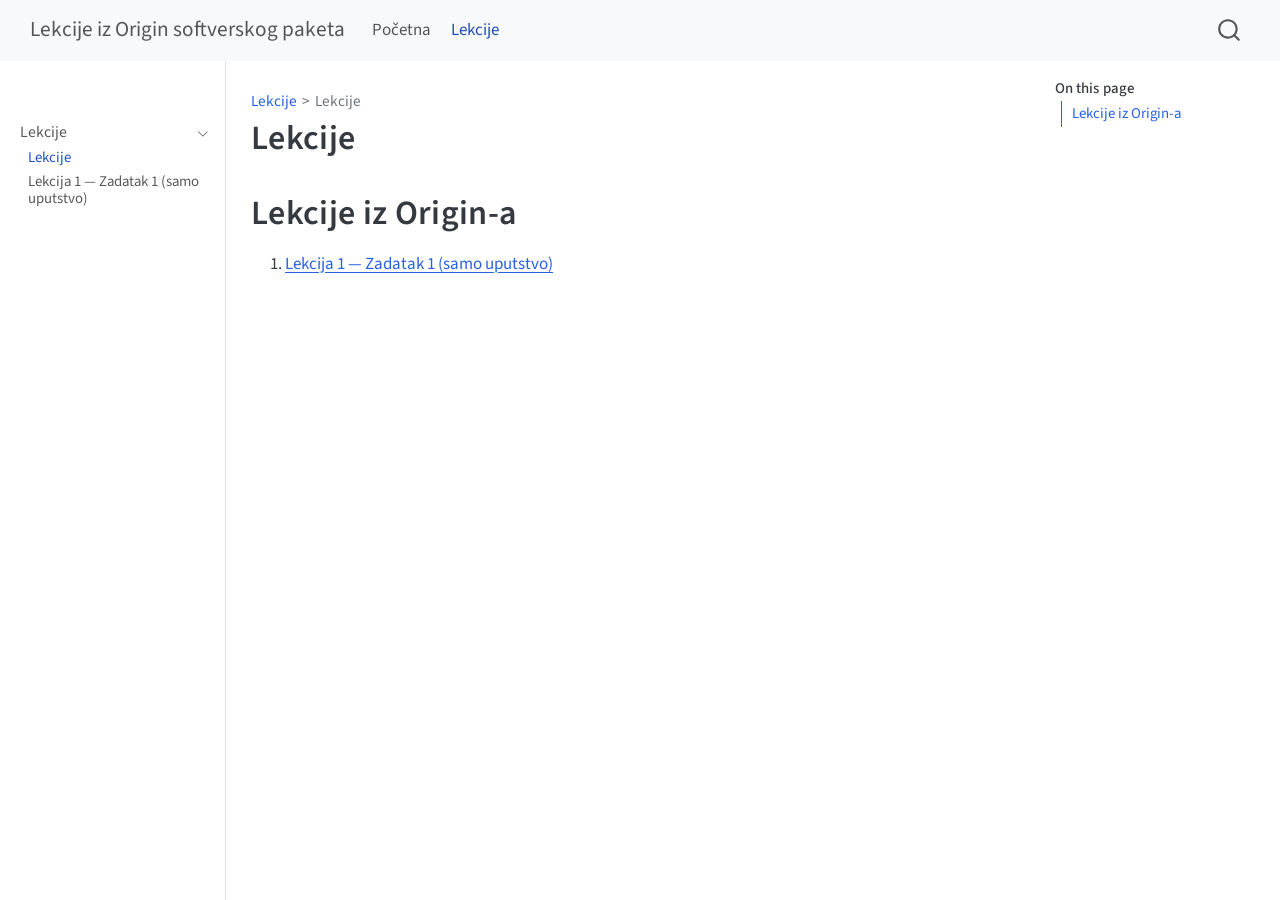
==== lekcije/index.html @ f8a4449e "Deploy Quarto site to gh-pages" ====
<!DOCTYPE html>
<html xmlns="http://www.w3.org/1999/xhtml" lang="bs" xml:lang="bs"><head>

<meta charset="utf-8">
<meta name="generator" content="quarto-1.8.26">

<meta name="viewport" content="width=device-width, initial-scale=1.0, user-scalable=yes">


<title>Lekcije – Lekcije iz Origin softverskog paketa</title>
<style>
code{white-space: pre-wrap;}
span.smallcaps{font-variant: small-caps;}
div.columns{display: flex; gap: min(4vw, 1.5em);}
div.column{flex: auto; overflow-x: auto;}
div.hanging-indent{margin-left: 1.5em; text-indent: -1.5em;}
ul.task-list{list-style: none;}
ul.task-list li input[type="checkbox"] {
  width: 0.8em;
  margin: 0 0.8em 0.2em -1em; /* quarto-specific, see https://github.com/quarto-dev/quarto-cli/issues/4556 */ 
  vertical-align: middle;
}
</style>


<script src="../site_libs/quarto-nav/quarto-nav.js"></script>
<script src="../site_libs/quarto-nav/headroom.min.js"></script>
<script src="../site_libs/clipboard/clipboard.min.js"></script>
<script src="../site_libs/quarto-search/autocomplete.umd.js"></script>
<script src="../site_libs/quarto-search/fuse.min.js"></script>
<script src="../site_libs/quarto-search/quarto-search.js"></script>
<meta name="quarto:offset" content="../">
<script src="../site_libs/quarto-html/quarto.js" type="module"></script>
<script src="../site_libs/quarto-html/tabsets/tabsets.js" type="module"></script>
<script src="../site_libs/quarto-html/axe/axe-check.js" type="module"></script>
<script src="../site_libs/quarto-html/popper.min.js"></script>
<script src="../site_libs/quarto-html/tippy.umd.min.js"></script>
<script src="../site_libs/quarto-html/anchor.min.js"></script>
<link href="../site_libs/quarto-html/tippy.css" rel="stylesheet">
<link href="../site_libs/quarto-html/quarto-syntax-highlighting-587c61ba64f3a5504c4d52d930310e48.css" rel="stylesheet" id="quarto-text-highlighting-styles">
<script src="../site_libs/bootstrap/bootstrap.min.js"></script>
<link href="../site_libs/bootstrap/bootstrap-icons.css" rel="stylesheet">
<link href="../site_libs/bootstrap/bootstrap-a10ef8c96895f01ac4db8923e7ca70b5.min.css" rel="stylesheet" append-hash="true" id="quarto-bootstrap" data-mode="light">
<script id="quarto-search-options" type="application/json">{
  "location": "navbar",
  "copy-button": false,
  "collapse-after": 3,
  "panel-placement": "end",
  "type": "overlay",
  "limit": 50,
  "keyboard-shortcut": [
    "f",
    "/",
    "s"
  ],
  "show-item-context": false,
  "language": {
    "search-no-results-text": "No results",
    "search-matching-documents-text": "matching documents",
    "search-copy-link-title": "Copy link to search",
    "search-hide-matches-text": "Hide additional matches",
    "search-more-match-text": "more match in this document",
    "search-more-matches-text": "more matches in this document",
    "search-clear-button-title": "Clear",
    "search-text-placeholder": "",
    "search-detached-cancel-button-title": "Cancel",
    "search-submit-button-title": "Submit",
    "search-label": "Search"
  }
}</script>


<link rel="stylesheet" href="../styles.css">
</head>

<body class="nav-sidebar docked nav-fixed quarto-light">

<div id="quarto-search-results"></div>
  <header id="quarto-header" class="headroom fixed-top">
    <nav class="navbar navbar-expand-lg " data-bs-theme="dark">
      <div class="navbar-container container-fluid">
      <div class="navbar-brand-container mx-auto">
    <a class="navbar-brand" href="../index.html">
    <span class="navbar-title">Lekcije iz Origin softverskog paketa</span>
    </a>
  </div>
            <div id="quarto-search" class="" title="Search"></div>
          <button class="navbar-toggler" type="button" data-bs-toggle="collapse" data-bs-target="#navbarCollapse" aria-controls="navbarCollapse" role="menu" aria-expanded="false" aria-label="Toggle navigation" onclick="if (window.quartoToggleHeadroom) { window.quartoToggleHeadroom(); }">
  <span class="navbar-toggler-icon"></span>
</button>
          <div class="collapse navbar-collapse" id="navbarCollapse">
            <ul class="navbar-nav navbar-nav-scroll me-auto">
  <li class="nav-item">
    <a class="nav-link" href="../index.html"> 
<span class="menu-text">Početna</span></a>
  </li>  
  <li class="nav-item">
    <a class="nav-link active" href="../lekcije/index.html" aria-current="page"> 
<span class="menu-text">Lekcije</span></a>
  </li>  
</ul>
          </div> <!-- /navcollapse -->
            <div class="quarto-navbar-tools">
</div>
      </div> <!-- /container-fluid -->
    </nav>
  <nav class="quarto-secondary-nav">
    <div class="container-fluid d-flex">
      <button type="button" class="quarto-btn-toggle btn" data-bs-toggle="collapse" role="button" data-bs-target=".quarto-sidebar-collapse-item" aria-controls="quarto-sidebar" aria-expanded="false" aria-label="Toggle sidebar navigation" onclick="if (window.quartoToggleHeadroom) { window.quartoToggleHeadroom(); }">
        <i class="bi bi-layout-text-sidebar-reverse"></i>
      </button>
        <nav class="quarto-page-breadcrumbs" aria-label="breadcrumb"><ol class="breadcrumb"><li class="breadcrumb-item"><a href="../lekcije/index.html">Lekcije</a></li><li class="breadcrumb-item"><a href="../lekcije/index.html">Lekcije</a></li></ol></nav>
        <a class="flex-grow-1" role="navigation" data-bs-toggle="collapse" data-bs-target=".quarto-sidebar-collapse-item" aria-controls="quarto-sidebar" aria-expanded="false" aria-label="Toggle sidebar navigation" onclick="if (window.quartoToggleHeadroom) { window.quartoToggleHeadroom(); }">      
        </a>
      <button type="button" class="btn quarto-search-button" aria-label="Search" onclick="window.quartoOpenSearch();">
        <i class="bi bi-search"></i>
      </button>
    </div>
  </nav>
</header>
<!-- content -->
<div id="quarto-content" class="quarto-container page-columns page-rows-contents page-layout-article page-navbar">
<!-- sidebar -->
  <nav id="quarto-sidebar" class="sidebar collapse collapse-horizontal quarto-sidebar-collapse-item sidebar-navigation docked overflow-auto">
        <div class="mt-2 flex-shrink-0 align-items-center">
        <div class="sidebar-search">
        <div id="quarto-search" class="" title="Search"></div>
        </div>
        </div>
    <div class="sidebar-menu-container"> 
    <ul class="list-unstyled mt-1">
        <li class="sidebar-item sidebar-item-section">
      <div class="sidebar-item-container"> 
            <a class="sidebar-item-text sidebar-link text-start" data-bs-toggle="collapse" data-bs-target="#quarto-sidebar-section-1" role="navigation" aria-expanded="true">
 <span class="menu-text">Lekcije</span></a>
          <a class="sidebar-item-toggle text-start" data-bs-toggle="collapse" data-bs-target="#quarto-sidebar-section-1" role="navigation" aria-expanded="true" aria-label="Toggle section">
            <i class="bi bi-chevron-right ms-2"></i>
          </a> 
      </div>
      <ul id="quarto-sidebar-section-1" class="collapse list-unstyled sidebar-section depth1 show">  
          <li class="sidebar-item">
  <div class="sidebar-item-container"> 
  <a href="../lekcije/index.html" class="sidebar-item-text sidebar-link active">
 <span class="menu-text">Lekcije</span></a>
  </div>
</li>
          <li class="sidebar-item">
  <div class="sidebar-item-container"> 
  <a href="../lekcije/lekcija-1-zadatak-1.html" class="sidebar-item-text sidebar-link">
 <span class="menu-text">Lekcija 1 — Zadatak 1 (samo uputstvo)</span></a>
  </div>
</li>
      </ul>
  </li>
    </ul>
    </div>
</nav>
<div id="quarto-sidebar-glass" class="quarto-sidebar-collapse-item" data-bs-toggle="collapse" data-bs-target=".quarto-sidebar-collapse-item"></div>
<!-- margin-sidebar -->
    <div id="quarto-margin-sidebar" class="sidebar margin-sidebar">
        <nav id="TOC" role="doc-toc" class="toc-active">
    <h2 id="toc-title">On this page</h2>
   
  <ul>
  <li><a href="#lekcije-iz-origin-a" id="toc-lekcije-iz-origin-a" class="nav-link active" data-scroll-target="#lekcije-iz-origin-a">Lekcije iz Origin-a</a></li>
  </ul>
</nav>
    </div>
<!-- main -->
<main class="content" id="quarto-document-content">

<header id="title-block-header" class="quarto-title-block default"><nav class="quarto-page-breadcrumbs quarto-title-breadcrumbs d-none d-lg-block" aria-label="breadcrumb"><ol class="breadcrumb"><li class="breadcrumb-item"><a href="../lekcije/index.html">Lekcije</a></li><li class="breadcrumb-item"><a href="../lekcije/index.html">Lekcije</a></li></ol></nav>
<div class="quarto-title">
<h1 class="title">Lekcije</h1>
</div>



<div class="quarto-title-meta">

    
  
    
  </div>
  


</header>


<section id="lekcije-iz-origin-a" class="level1">
<h1>Lekcije iz Origin-a</h1>
<ol type="1">
<li><a href="../lekcije/lekcija-1-zadatak-1.html">Lekcija 1 — Zadatak 1 (samo uputstvo)</a></li>
</ol>


</section>

</main> <!-- /main -->
<script id="quarto-html-after-body" type="application/javascript">
  window.document.addEventListener("DOMContentLoaded", function (event) {
    const icon = "";
    const anchorJS = new window.AnchorJS();
    anchorJS.options = {
      placement: 'right',
      icon: icon
    };
    anchorJS.add('.anchored');
    const isCodeAnnotation = (el) => {
      for (const clz of el.classList) {
        if (clz.startsWith('code-annotation-')) {                     
          return true;
        }
      }
      return false;
    }
    const onCopySuccess = function(e) {
      // button target
      const button = e.trigger;
      // don't keep focus
      button.blur();
      // flash "checked"
      button.classList.add('code-copy-button-checked');
      var currentTitle = button.getAttribute("title");
      button.setAttribute("title", "Copied!");
      let tooltip;
      if (window.bootstrap) {
        button.setAttribute("data-bs-toggle", "tooltip");
        button.setAttribute("data-bs-placement", "left");
        button.setAttribute("data-bs-title", "Copied!");
        tooltip = new bootstrap.Tooltip(button, 
          { trigger: "manual", 
            customClass: "code-copy-button-tooltip",
            offset: [0, -8]});
        tooltip.show();    
      }
      setTimeout(function() {
        if (tooltip) {
          tooltip.hide();
          button.removeAttribute("data-bs-title");
          button.removeAttribute("data-bs-toggle");
          button.removeAttribute("data-bs-placement");
        }
        button.setAttribute("title", currentTitle);
        button.classList.remove('code-copy-button-checked');
      }, 1000);
      // clear code selection
      e.clearSelection();
    }
    const getTextToCopy = function(trigger) {
      const outerScaffold = trigger.parentElement.cloneNode(true);
      const codeEl = outerScaffold.querySelector('code');
      for (const childEl of codeEl.children) {
        if (isCodeAnnotation(childEl)) {
          childEl.remove();
        }
      }
      return codeEl.innerText;
    }
    const clipboard = new window.ClipboardJS('.code-copy-button:not([data-in-quarto-modal])', {
      text: getTextToCopy
    });
    clipboard.on('success', onCopySuccess);
    if (window.document.getElementById('quarto-embedded-source-code-modal')) {
      const clipboardModal = new window.ClipboardJS('.code-copy-button[data-in-quarto-modal]', {
        text: getTextToCopy,
        container: window.document.getElementById('quarto-embedded-source-code-modal')
      });
      clipboardModal.on('success', onCopySuccess);
    }
      var localhostRegex = new RegExp(/^(?:http|https):\/\/localhost\:?[0-9]*\//);
      var mailtoRegex = new RegExp(/^mailto:/);
        var filterRegex = new RegExp('/' + window.location.host + '/');
      var isInternal = (href) => {
          return filterRegex.test(href) || localhostRegex.test(href) || mailtoRegex.test(href);
      }
      // Inspect non-navigation links and adorn them if external
     var links = window.document.querySelectorAll('a[href]:not(.nav-link):not(.navbar-brand):not(.toc-action):not(.sidebar-link):not(.sidebar-item-toggle):not(.pagination-link):not(.no-external):not([aria-hidden]):not(.dropdown-item):not(.quarto-navigation-tool):not(.about-link)');
      for (var i=0; i<links.length; i++) {
        const link = links[i];
        if (!isInternal(link.href)) {
          // undo the damage that might have been done by quarto-nav.js in the case of
          // links that we want to consider external
          if (link.dataset.originalHref !== undefined) {
            link.href = link.dataset.originalHref;
          }
        }
      }
    function tippyHover(el, contentFn, onTriggerFn, onUntriggerFn) {
      const config = {
        allowHTML: true,
        maxWidth: 500,
        delay: 100,
        arrow: false,
        appendTo: function(el) {
            return el.parentElement;
        },
        interactive: true,
        interactiveBorder: 10,
        theme: 'quarto',
        placement: 'bottom-start',
      };
      if (contentFn) {
        config.content = contentFn;
      }
      if (onTriggerFn) {
        config.onTrigger = onTriggerFn;
      }
      if (onUntriggerFn) {
        config.onUntrigger = onUntriggerFn;
      }
      window.tippy(el, config); 
    }
    const noterefs = window.document.querySelectorAll('a[role="doc-noteref"]');
    for (var i=0; i<noterefs.length; i++) {
      const ref = noterefs[i];
      tippyHover(ref, function() {
        // use id or data attribute instead here
        let href = ref.getAttribute('data-footnote-href') || ref.getAttribute('href');
        try { href = new URL(href).hash; } catch {}
        const id = href.replace(/^#\/?/, "");
        const note = window.document.getElementById(id);
        if (note) {
          return note.innerHTML;
        } else {
          return "";
        }
      });
    }
    const xrefs = window.document.querySelectorAll('a.quarto-xref');
    const processXRef = (id, note) => {
      // Strip column container classes
      const stripColumnClz = (el) => {
        el.classList.remove("page-full", "page-columns");
        if (el.children) {
          for (const child of el.children) {
            stripColumnClz(child);
          }
        }
      }
      stripColumnClz(note)
      if (id === null || id.startsWith('sec-')) {
        // Special case sections, only their first couple elements
        const container = document.createElement("div");
        if (note.children && note.children.length > 2) {
          container.appendChild(note.children[0].cloneNode(true));
          for (let i = 1; i < note.children.length; i++) {
            const child = note.children[i];
            if (child.tagName === "P" && child.innerText === "") {
              continue;
            } else {
              container.appendChild(child.cloneNode(true));
              break;
            }
          }
          if (window.Quarto?.typesetMath) {
            window.Quarto.typesetMath(container);
          }
          return container.innerHTML
        } else {
          if (window.Quarto?.typesetMath) {
            window.Quarto.typesetMath(note);
          }
          return note.innerHTML;
        }
      } else {
        // Remove any anchor links if they are present
        const anchorLink = note.querySelector('a.anchorjs-link');
        if (anchorLink) {
          anchorLink.remove();
        }
        if (window.Quarto?.typesetMath) {
          window.Quarto.typesetMath(note);
        }
        if (note.classList.contains("callout")) {
          return note.outerHTML;
        } else {
          return note.innerHTML;
        }
      }
    }
    for (var i=0; i<xrefs.length; i++) {
      const xref = xrefs[i];
      tippyHover(xref, undefined, function(instance) {
        instance.disable();
        let url = xref.getAttribute('href');
        let hash = undefined; 
        if (url.startsWith('#')) {
          hash = url;
        } else {
          try { hash = new URL(url).hash; } catch {}
        }
        if (hash) {
          const id = hash.replace(/^#\/?/, "");
          const note = window.document.getElementById(id);
          if (note !== null) {
            try {
              const html = processXRef(id, note.cloneNode(true));
              instance.setContent(html);
            } finally {
              instance.enable();
              instance.show();
            }
          } else {
            // See if we can fetch this
            fetch(url.split('#')[0])
            .then(res => res.text())
            .then(html => {
              const parser = new DOMParser();
              const htmlDoc = parser.parseFromString(html, "text/html");
              const note = htmlDoc.getElementById(id);
              if (note !== null) {
                const html = processXRef(id, note);
                instance.setContent(html);
              } 
            }).finally(() => {
              instance.enable();
              instance.show();
            });
          }
        } else {
          // See if we can fetch a full url (with no hash to target)
          // This is a special case and we should probably do some content thinning / targeting
          fetch(url)
          .then(res => res.text())
          .then(html => {
            const parser = new DOMParser();
            const htmlDoc = parser.parseFromString(html, "text/html");
            const note = htmlDoc.querySelector('main.content');
            if (note !== null) {
              // This should only happen for chapter cross references
              // (since there is no id in the URL)
              // remove the first header
              if (note.children.length > 0 && note.children[0].tagName === "HEADER") {
                note.children[0].remove();
              }
              const html = processXRef(null, note);
              instance.setContent(html);
            } 
          }).finally(() => {
            instance.enable();
            instance.show();
          });
        }
      }, function(instance) {
      });
    }
        let selectedAnnoteEl;
        const selectorForAnnotation = ( cell, annotation) => {
          let cellAttr = 'data-code-cell="' + cell + '"';
          let lineAttr = 'data-code-annotation="' +  annotation + '"';
          const selector = 'span[' + cellAttr + '][' + lineAttr + ']';
          return selector;
        }
        const selectCodeLines = (annoteEl) => {
          const doc = window.document;
          const targetCell = annoteEl.getAttribute("data-target-cell");
          const targetAnnotation = annoteEl.getAttribute("data-target-annotation");
          const annoteSpan = window.document.querySelector(selectorForAnnotation(targetCell, targetAnnotation));
          const lines = annoteSpan.getAttribute("data-code-lines").split(",");
          const lineIds = lines.map((line) => {
            return targetCell + "-" + line;
          })
          let top = null;
          let height = null;
          let parent = null;
          if (lineIds.length > 0) {
              //compute the position of the single el (top and bottom and make a div)
              const el = window.document.getElementById(lineIds[0]);
              top = el.offsetTop;
              height = el.offsetHeight;
              parent = el.parentElement.parentElement;
            if (lineIds.length > 1) {
              const lastEl = window.document.getElementById(lineIds[lineIds.length - 1]);
              const bottom = lastEl.offsetTop + lastEl.offsetHeight;
              height = bottom - top;
            }
            if (top !== null && height !== null && parent !== null) {
              // cook up a div (if necessary) and position it 
              let div = window.document.getElementById("code-annotation-line-highlight");
              if (div === null) {
                div = window.document.createElement("div");
                div.setAttribute("id", "code-annotation-line-highlight");
                div.style.position = 'absolute';
                parent.appendChild(div);
              }
              div.style.top = top - 2 + "px";
              div.style.height = height + 4 + "px";
              div.style.left = 0;
              let gutterDiv = window.document.getElementById("code-annotation-line-highlight-gutter");
              if (gutterDiv === null) {
                gutterDiv = window.document.createElement("div");
                gutterDiv.setAttribute("id", "code-annotation-line-highlight-gutter");
                gutterDiv.style.position = 'absolute';
                const codeCell = window.document.getElementById(targetCell);
                const gutter = codeCell.querySelector('.code-annotation-gutter');
                gutter.appendChild(gutterDiv);
              }
              gutterDiv.style.top = top - 2 + "px";
              gutterDiv.style.height = height + 4 + "px";
            }
            selectedAnnoteEl = annoteEl;
          }
        };
        const unselectCodeLines = () => {
          const elementsIds = ["code-annotation-line-highlight", "code-annotation-line-highlight-gutter"];
          elementsIds.forEach((elId) => {
            const div = window.document.getElementById(elId);
            if (div) {
              div.remove();
            }
          });
          selectedAnnoteEl = undefined;
        };
          // Handle positioning of the toggle
      window.addEventListener(
        "resize",
        throttle(() => {
          elRect = undefined;
          if (selectedAnnoteEl) {
            selectCodeLines(selectedAnnoteEl);
          }
        }, 10)
      );
      function throttle(fn, ms) {
      let throttle = false;
      let timer;
        return (...args) => {
          if(!throttle) { // first call gets through
              fn.apply(this, args);
              throttle = true;
          } else { // all the others get throttled
              if(timer) clearTimeout(timer); // cancel #2
              timer = setTimeout(() => {
                fn.apply(this, args);
                timer = throttle = false;
              }, ms);
          }
        };
      }
        // Attach click handler to the DT
        const annoteDls = window.document.querySelectorAll('dt[data-target-cell]');
        for (const annoteDlNode of annoteDls) {
          annoteDlNode.addEventListener('click', (event) => {
            const clickedEl = event.target;
            if (clickedEl !== selectedAnnoteEl) {
              unselectCodeLines();
              const activeEl = window.document.querySelector('dt[data-target-cell].code-annotation-active');
              if (activeEl) {
                activeEl.classList.remove('code-annotation-active');
              }
              selectCodeLines(clickedEl);
              clickedEl.classList.add('code-annotation-active');
            } else {
              // Unselect the line
              unselectCodeLines();
              clickedEl.classList.remove('code-annotation-active');
            }
          });
        }
    const findCites = (el) => {
      const parentEl = el.parentElement;
      if (parentEl) {
        const cites = parentEl.dataset.cites;
        if (cites) {
          return {
            el,
            cites: cites.split(' ')
          };
        } else {
          return findCites(el.parentElement)
        }
      } else {
        return undefined;
      }
    };
    var bibliorefs = window.document.querySelectorAll('a[role="doc-biblioref"]');
    for (var i=0; i<bibliorefs.length; i++) {
      const ref = bibliorefs[i];
      const citeInfo = findCites(ref);
      if (citeInfo) {
        tippyHover(citeInfo.el, function() {
          var popup = window.document.createElement('div');
          citeInfo.cites.forEach(function(cite) {
            var citeDiv = window.document.createElement('div');
            citeDiv.classList.add('hanging-indent');
            citeDiv.classList.add('csl-entry');
            var biblioDiv = window.document.getElementById('ref-' + cite);
            if (biblioDiv) {
              citeDiv.innerHTML = biblioDiv.innerHTML;
            }
            popup.appendChild(citeDiv);
          });
          return popup.innerHTML;
        });
      }
    }
  });
  </script>
</div> <!-- /content -->




</body></html>
---- site_libs/quarto-html/tippy.css ----
.tippy-box[data-animation=fade][data-state=hidden]{opacity:0}[data-tippy-root]{max-width:calc(100vw - 10px)}.tippy-box{position:relative;background-color:#333;color:#fff;border-radius:4px;font-size:14px;line-height:1.4;white-space:normal;outline:0;transition-property:transform,visibility,opacity}.tippy-box[data-placement^=top]>.tippy-arrow{bottom:0}.tippy-box[data-placement^=top]>.tippy-arrow:before{bottom:-7px;left:0;border-width:8px 8px 0;border-top-color:initial;transform-origin:center top}.tippy-box[data-placement^=bottom]>.tippy-arrow{top:0}.tippy-box[data-placement^=bottom]>.tippy-arrow:before{top:-7px;left:0;border-width:0 8px 8px;border-bottom-color:initial;transform-origin:center bottom}.tippy-box[data-placement^=left]>.tippy-arrow{right:0}.tippy-box[data-placement^=left]>.tippy-arrow:before{border-width:8px 0 8px 8px;border-left-color:initial;right:-7px;transform-origin:center left}.tippy-box[data-placement^=right]>.tippy-arrow{left:0}.tippy-box[data-placement^=right]>.tippy-arrow:before{left:-7px;border-width:8px 8px 8px 0;border-right-color:initial;transform-origin:center right}.tippy-box[data-inertia][data-state=visible]{transition-timing-function:cubic-bezier(.54,1.5,.38,1.11)}.tippy-arrow{width:16px;height:16px;color:#333}.tippy-arrow:before{content:"";position:absolute;border-color:transparent;border-style:solid}.tippy-content{position:relative;padding:5px 9px;z-index:1}
---- site_libs/quarto-html/quarto-syntax-highlighting-587c61ba64f3a5504c4d52d930310e48.css ----
/* quarto syntax highlight colors */
:root {
  --quarto-hl-ot-color: #003B4F;
  --quarto-hl-at-color: #657422;
  --quarto-hl-ss-color: #20794D;
  --quarto-hl-an-color: #5E5E5E;
  --quarto-hl-fu-color: #4758AB;
  --quarto-hl-st-color: #20794D;
  --quarto-hl-cf-color: #003B4F;
  --quarto-hl-op-color: #5E5E5E;
  --quarto-hl-er-color: #AD0000;
  --quarto-hl-bn-color: #AD0000;
  --quarto-hl-al-color: #AD0000;
  --quarto-hl-va-color: #111111;
  --quarto-hl-bu-color: inherit;
  --quarto-hl-ex-color: inherit;
  --quarto-hl-pp-color: #AD0000;
  --quarto-hl-in-color: #5E5E5E;
  --quarto-hl-vs-color: #20794D;
  --quarto-hl-wa-color: #5E5E5E;
  --quarto-hl-do-color: #5E5E5E;
  --quarto-hl-im-color: #00769E;
  --quarto-hl-ch-color: #20794D;
  --quarto-hl-dt-color: #AD0000;
  --quarto-hl-fl-color: #AD0000;
  --quarto-hl-co-color: #5E5E5E;
  --quarto-hl-cv-color: #5E5E5E;
  --quarto-hl-cn-color: #8f5902;
  --quarto-hl-sc-color: #5E5E5E;
  --quarto-hl-dv-color: #AD0000;
  --quarto-hl-kw-color: #003B4F;
}

/* other quarto variables */
:root {
  --quarto-font-monospace: SFMono-Regular, Menlo, Monaco, Consolas, "Liberation Mono", "Courier New", monospace;
}

/* syntax highlight based on Pandoc's rules */
pre > code.sourceCode > span {
  color: #003B4F;
}

code.sourceCode > span {
  color: #003B4F;
}

div.sourceCode,
div.sourceCode pre.sourceCode {
  color: #003B4F;
}

/* Normal */
code span {
  color: #003B4F;
}

/* Alert */
code span.al {
  color: #AD0000;
  font-style: inherit;
}

/* Annotation */
code span.an {
  color: #5E5E5E;
  font-style: inherit;
}

/* Attribute */
code span.at {
  color: #657422;
  font-style: inherit;
}

/* BaseN */
code span.bn {
  color: #AD0000;
  font-style: inherit;
}

/* BuiltIn */
code span.bu {
  font-style: inherit;
}

/* ControlFlow */
code span.cf {
  color: #003B4F;
  font-weight: bold;
  font-style: inherit;
}

/* Char */
code span.ch {
  color: #20794D;
  font-style: inherit;
}

/* Constant */
code span.cn {
  color: #8f5902;
  font-style: inherit;
}

/* Comment */
code span.co {
  color: #5E5E5E;
  font-style: inherit;
}

/* CommentVar */
code span.cv {
  color: #5E5E5E;
  font-style: italic;
}

/* Documentation */
code span.do {
  color: #5E5E5E;
  font-style: italic;
}

/* DataType */
code span.dt {
  color: #AD0000;
  font-style: inherit;
}

/* DecVal */
code span.dv {
  color: #AD0000;
  font-style: inherit;
}

/* Error */
code span.er {
  color: #AD0000;
  font-style: inherit;
}

/* Extension */
code span.ex {
  font-style: inherit;
}

/* Float */
code span.fl {
  color: #AD0000;
  font-style: inherit;
}

/* Function */
code span.fu {
  color: #4758AB;
  font-style: inherit;
}

/* Import */
code span.im {
  color: #00769E;
  font-style: inherit;
}

/* Information */
code span.in {
  color: #5E5E5E;
  font-style: inherit;
}

/* Keyword */
code span.kw {
  color: #003B4F;
  font-weight: bold;
  font-style: inherit;
}

/* Operator */
code span.op {
  color: #5E5E5E;
  font-style: inherit;
}

/* Other */
code span.ot {
  color: #003B4F;
  font-style: inherit;
}

/* Preprocessor */
code span.pp {
  color: #AD0000;
  font-style: inherit;
}

/* SpecialChar */
code span.sc {
  color: #5E5E5E;
  font-style: inherit;
}

/* SpecialString */
code span.ss {
  color: #20794D;
  font-style: inherit;
}

/* String */
code span.st {
  color: #20794D;
  font-style: inherit;
}

/* Variable */
code span.va {
  color: #111111;
  font-style: inherit;
}

/* VerbatimString */
code span.vs {
  color: #20794D;
  font-style: inherit;
}

/* Warning */
code span.wa {
  color: #5E5E5E;
  font-style: italic;
}

.prevent-inlining {
  content: "</";
}

/*# sourceMappingURL=2dce1cc6c82594539e1579de68416b47.css.map */
---- styles.css ----
/* Minor typography adjustments for lesson readability */
h1, h2, h3 {
  letter-spacing: 0.01em;
}

table {
  font-size: 0.95rem;
}
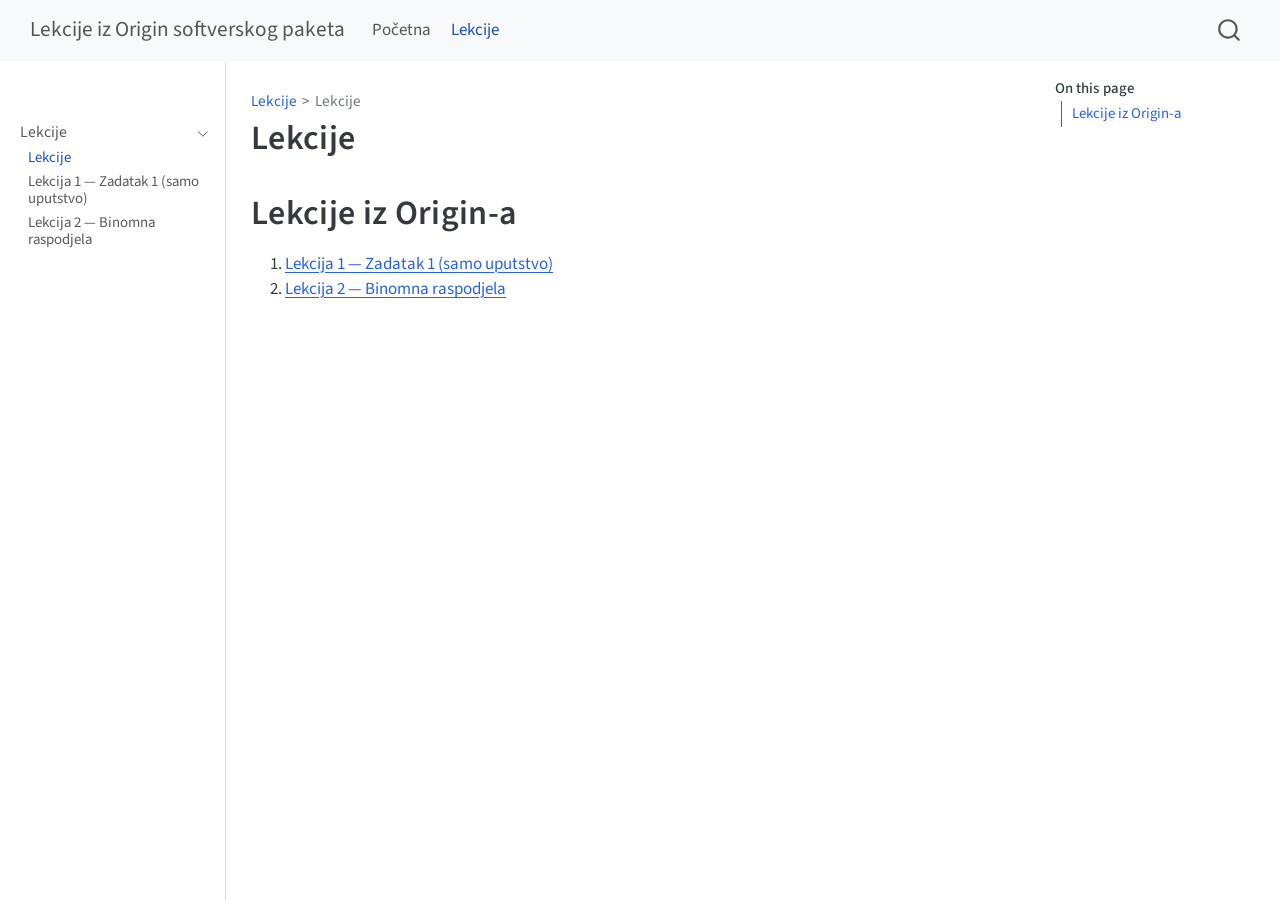
==== commit c27dd847: "Built site for gh-pages" ====
--- a/lekcije/index.html
+++ b/lekcije/index.html
@@ -150,6 +150,12 @@
  <span class="menu-text">Lekcija 1 — Zadatak 1 (samo uputstvo)</span></a>
   </div>
 </li>
+          <li class="sidebar-item">
+  <div class="sidebar-item-container"> 
+  <a href="../lekcije/lekcija-2-binomna-raspodjela.html" class="sidebar-item-text sidebar-link">
+ <span class="menu-text">Lekcija 2 — Binomna raspodjela</span></a>
+  </div>
+</li>
       </ul>
   </li>
     </ul>
@@ -192,6 +198,7 @@
 <h1>Lekcije iz Origin-a</h1>
 <ol type="1">
 <li><a href="../lekcije/lekcija-1-zadatak-1.html">Lekcija 1 — Zadatak 1 (samo uputstvo)</a></li>
+<li><a href="../lekcije/lekcija-2-binomna-raspodjela.html">Lekcija 2 — Binomna raspodjela</a></li>
 </ol>
 
 
@@ -271,7 +278,7 @@
     }
       var localhostRegex = new RegExp(/^(?:http|https):\/\/localhost\:?[0-9]*\//);
       var mailtoRegex = new RegExp(/^mailto:/);
-        var filterRegex = new RegExp('/' + window.location.host + '/');
+        var filterRegex = new RegExp("https:\/\/yukawa1\.github\.io\/orm\.github\.io\/");
       var isInternal = (href) => {
           return filterRegex.test(href) || localhostRegex.test(href) || mailtoRegex.test(href);
       }
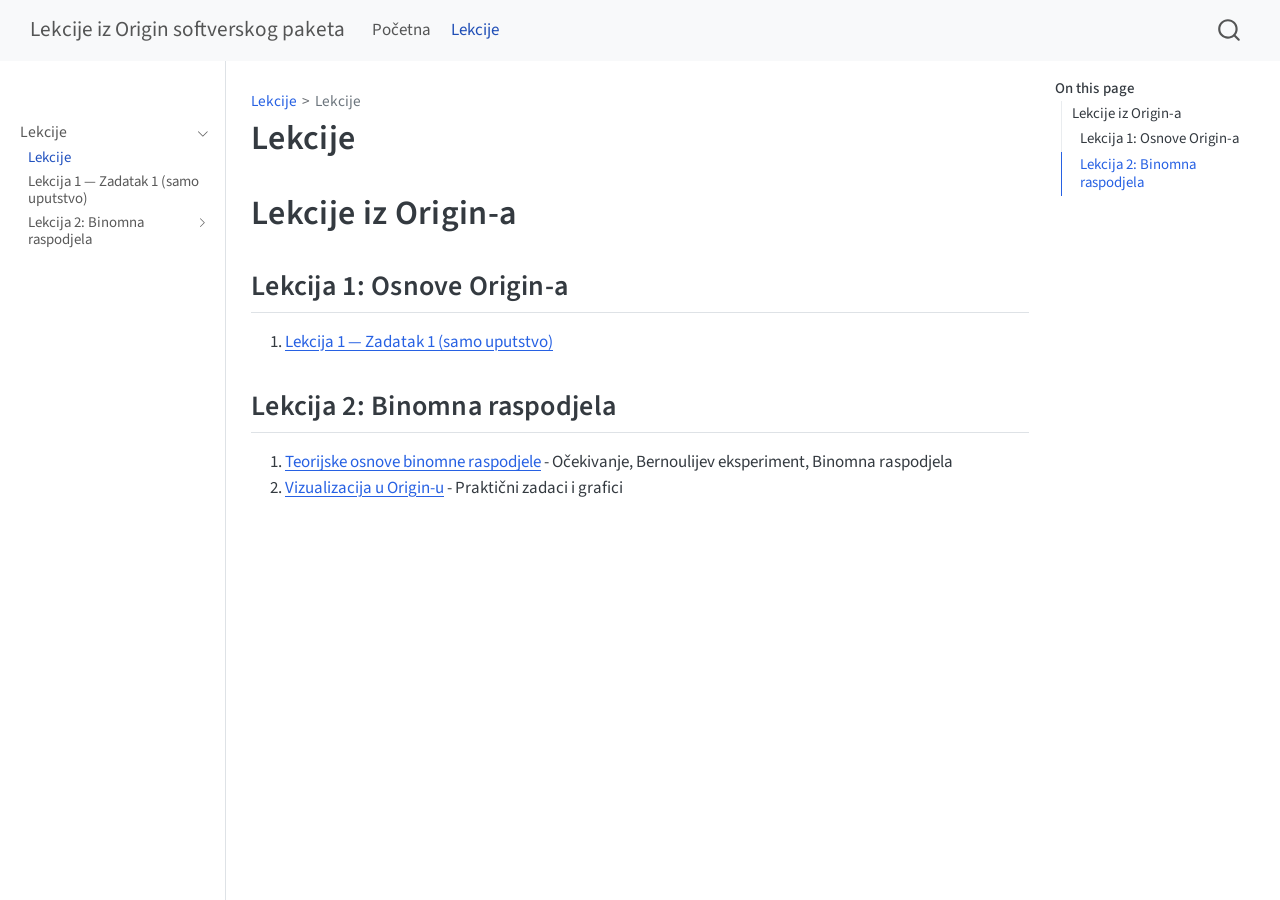
==== commit 4b79987d: "Built site for gh-pages" ====
--- a/lekcije/index.html
+++ b/lekcije/index.html
@@ -150,12 +150,29 @@
  <span class="menu-text">Lekcija 1 — Zadatak 1 (samo uputstvo)</span></a>
   </div>
 </li>
+          <li class="sidebar-item sidebar-item-section">
+      <div class="sidebar-item-container"> 
+            <a class="sidebar-item-text sidebar-link text-start collapsed" data-bs-toggle="collapse" data-bs-target="#quarto-sidebar-section-2" role="navigation" aria-expanded="false">
+ <span class="menu-text">Lekcija 2: Binomna raspodjela</span></a>
+          <a class="sidebar-item-toggle text-start collapsed" data-bs-toggle="collapse" data-bs-target="#quarto-sidebar-section-2" role="navigation" aria-expanded="false" aria-label="Toggle section">
+            <i class="bi bi-chevron-right ms-2"></i>
+          </a> 
+      </div>
+      <ul id="quarto-sidebar-section-2" class="collapse list-unstyled sidebar-section depth2 ">  
           <li class="sidebar-item">
   <div class="sidebar-item-container"> 
-  <a href="../lekcije/lekcija-2-binomna-raspodjela.html" class="sidebar-item-text sidebar-link">
- <span class="menu-text">Lekcija 2 — Binomna raspodjela</span></a>
+  <a href="../lekcije/lekcija-2-teorija-binomne.html" class="sidebar-item-text sidebar-link">
+ <span class="menu-text">Lekcija 2 — Teorijske osnove binomne raspodjele</span></a>
   </div>
 </li>
+          <li class="sidebar-item">
+  <div class="sidebar-item-container"> 
+  <a href="../lekcije/lekcija-2-vizualizacija.html" class="sidebar-item-text sidebar-link">
+ <span class="menu-text">Lekcija 2 — Vizualizacija binomne raspodjele u Origin-u</span></a>
+  </div>
+</li>
+      </ul>
+  </li>
       </ul>
   </li>
     </ul>
@@ -168,7 +185,11 @@
     <h2 id="toc-title">On this page</h2>
    
   <ul>
-  <li><a href="#lekcije-iz-origin-a" id="toc-lekcije-iz-origin-a" class="nav-link active" data-scroll-target="#lekcije-iz-origin-a">Lekcije iz Origin-a</a></li>
+  <li><a href="#lekcije-iz-origin-a" id="toc-lekcije-iz-origin-a" class="nav-link active" data-scroll-target="#lekcije-iz-origin-a">Lekcije iz Origin-a</a>
+  <ul class="collapse">
+  <li><a href="#lekcija-1-osnove-origin-a" id="toc-lekcija-1-osnove-origin-a" class="nav-link" data-scroll-target="#lekcija-1-osnove-origin-a">Lekcija 1: Osnove Origin-a</a></li>
+  <li><a href="#lekcija-2-binomna-raspodjela" id="toc-lekcija-2-binomna-raspodjela" class="nav-link" data-scroll-target="#lekcija-2-binomna-raspodjela">Lekcija 2: Binomna raspodjela</a></li>
+  </ul></li>
   </ul>
 </nav>
     </div>
@@ -196,12 +217,21 @@
 
 <section id="lekcije-iz-origin-a" class="level1">
 <h1>Lekcije iz Origin-a</h1>
+<section id="lekcija-1-osnove-origin-a" class="level2">
+<h2 class="anchored" data-anchor-id="lekcija-1-osnove-origin-a">Lekcija 1: Osnove Origin-a</h2>
 <ol type="1">
 <li><a href="../lekcije/lekcija-1-zadatak-1.html">Lekcija 1 — Zadatak 1 (samo uputstvo)</a></li>
-<li><a href="../lekcije/lekcija-2-binomna-raspodjela.html">Lekcija 2 — Binomna raspodjela</a></li>
 </ol>
-
-
+</section>
+<section id="lekcija-2-binomna-raspodjela" class="level2">
+<h2 class="anchored" data-anchor-id="lekcija-2-binomna-raspodjela">Lekcija 2: Binomna raspodjela</h2>
+<ol type="1">
+<li><a href="../lekcije/lekcija-2-teorija-binomne.html">Teorijske osnove binomne raspodjele</a> - Očekivanje, Bernoulijev eksperiment, Binomna raspodjela</li>
+<li><a href="../lekcije/lekcija-2-vizualizacija.html">Vizualizacija u Origin-u</a> - Praktični zadaci i grafici</li>
+</ol>
+
+
+</section>
 </section>
 
 </main> <!-- /main -->
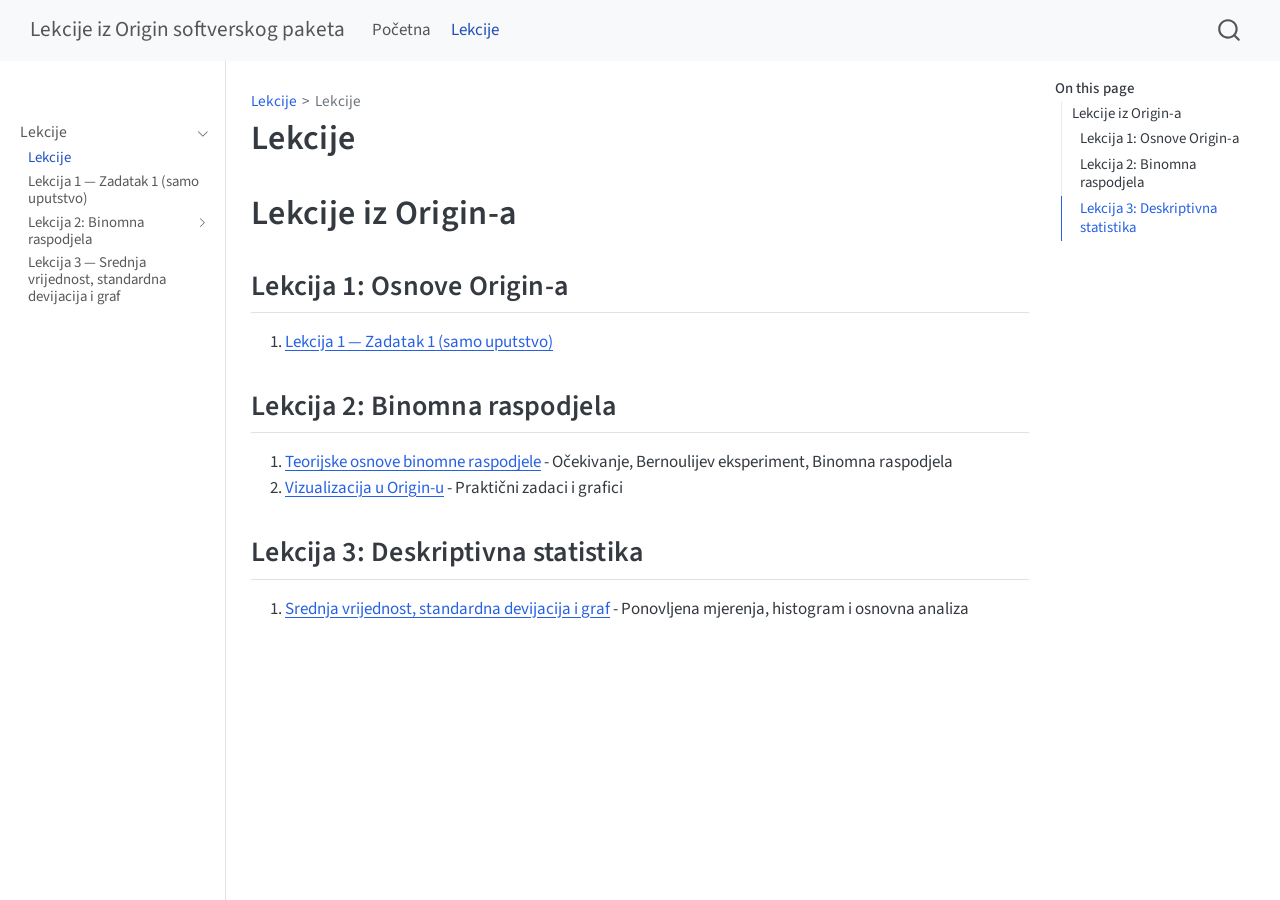
==== commit eb09a62e: "Built site for gh-pages" ====
--- a/lekcije/index.html
+++ b/lekcije/index.html
@@ -173,6 +173,12 @@
 </li>
       </ul>
   </li>
+          <li class="sidebar-item">
+  <div class="sidebar-item-container"> 
+  <a href="../lekcije/lekcija-3-srednja-devijacija-graf.html" class="sidebar-item-text sidebar-link">
+ <span class="menu-text">Lekcija 3 — Srednja vrijednost, standardna devijacija i graf</span></a>
+  </div>
+</li>
       </ul>
   </li>
     </ul>
@@ -189,6 +195,7 @@
   <ul class="collapse">
   <li><a href="#lekcija-1-osnove-origin-a" id="toc-lekcija-1-osnove-origin-a" class="nav-link" data-scroll-target="#lekcija-1-osnove-origin-a">Lekcija 1: Osnove Origin-a</a></li>
   <li><a href="#lekcija-2-binomna-raspodjela" id="toc-lekcija-2-binomna-raspodjela" class="nav-link" data-scroll-target="#lekcija-2-binomna-raspodjela">Lekcija 2: Binomna raspodjela</a></li>
+  <li><a href="#lekcija-3-deskriptivna-statistika" id="toc-lekcija-3-deskriptivna-statistika" class="nav-link" data-scroll-target="#lekcija-3-deskriptivna-statistika">Lekcija 3: Deskriptivna statistika</a></li>
   </ul></li>
   </ul>
 </nav>
@@ -228,6 +235,12 @@
 <ol type="1">
 <li><a href="../lekcije/lekcija-2-teorija-binomne.html">Teorijske osnove binomne raspodjele</a> - Očekivanje, Bernoulijev eksperiment, Binomna raspodjela</li>
 <li><a href="../lekcije/lekcija-2-vizualizacija.html">Vizualizacija u Origin-u</a> - Praktični zadaci i grafici</li>
+</ol>
+</section>
+<section id="lekcija-3-deskriptivna-statistika" class="level2">
+<h2 class="anchored" data-anchor-id="lekcija-3-deskriptivna-statistika">Lekcija 3: Deskriptivna statistika</h2>
+<ol type="1">
+<li><a href="../lekcije/lekcija-3-srednja-devijacija-graf.html">Srednja vrijednost, standardna devijacija i graf</a> - Ponovljena mjerenja, histogram i osnovna analiza</li>
 </ol>
 
 
@@ -308,7 +321,7 @@
     }
       var localhostRegex = new RegExp(/^(?:http|https):\/\/localhost\:?[0-9]*\//);
       var mailtoRegex = new RegExp(/^mailto:/);
-        var filterRegex = new RegExp("https:\/\/yukawa1\.github\.io\/orm\.github\.io\/");
+        var filterRegex = new RegExp('/' + window.location.host + '/');
       var isInternal = (href) => {
           return filterRegex.test(href) || localhostRegex.test(href) || mailtoRegex.test(href);
       }
